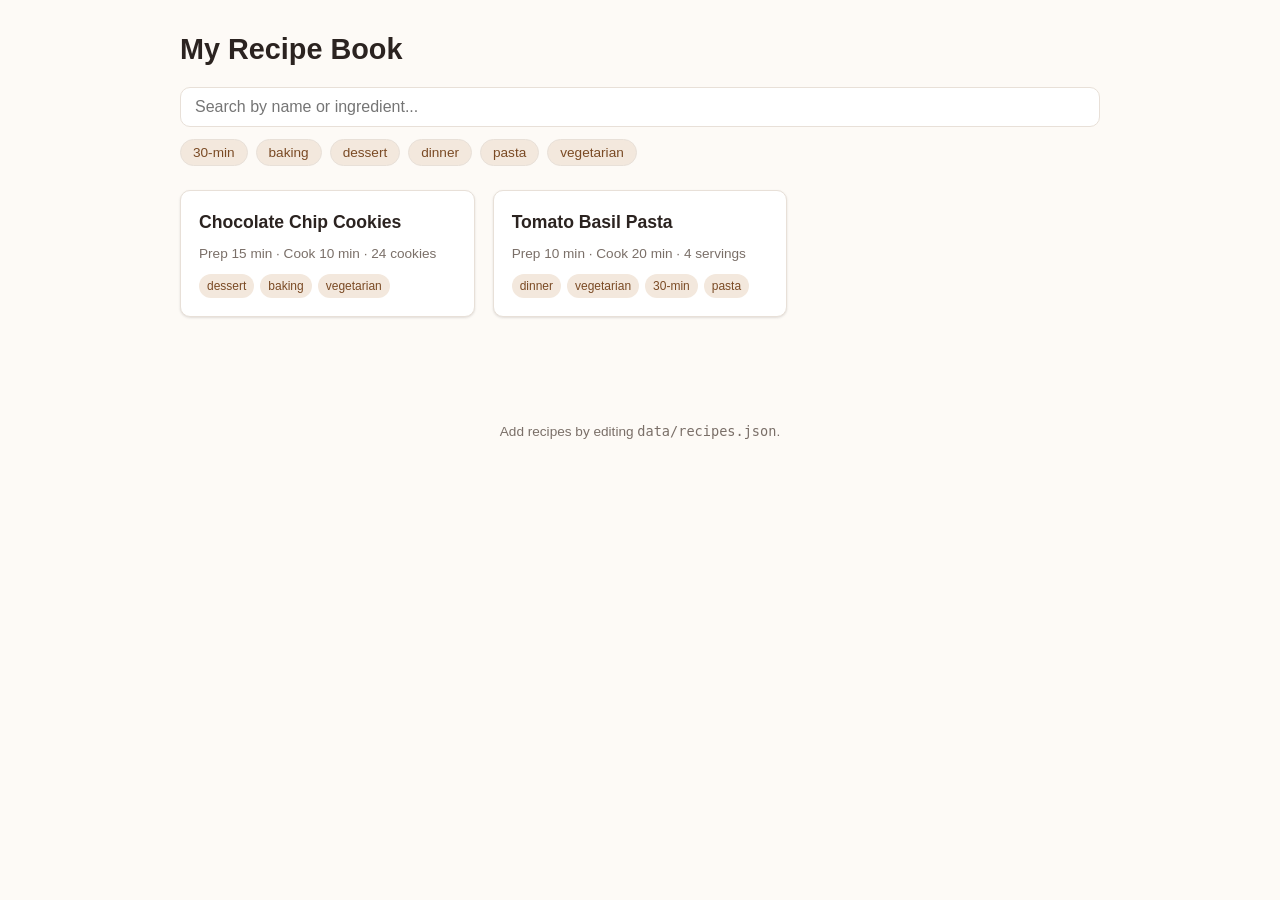
==== index.html @ e7347a79 "Initial recipe book static site Plain HTML/CSS/JS app for browsing cooking recipes stored in data/re" ====
<!DOCTYPE html>
<html lang="en">
<head>
  <meta charset="UTF-8" />
  <meta name="viewport" content="width=device-width, initial-scale=1.0" />
  <title>My Recipe Book</title>
  <link rel="stylesheet" href="css/style.css" />
</head>
<body>
  <header class="site-header">
    <h1>My Recipe Book</h1>
  </header>

  <main class="container">
    <div class="controls">
      <input
        type="search"
        id="search-input"
        placeholder="Search by name or ingredient..."
        aria-label="Search recipes"
      />
      <div id="tag-filters" class="tag-filters" aria-label="Filter by tag"></div>
    </div>

    <p id="empty-state" class="empty-state" hidden>No recipes match your search.</p>

    <div id="recipe-grid" class="recipe-grid"></div>
  </main>

  <footer class="site-footer">
    <p>Add recipes by editing <code>data/recipes.json</code>.</p>
  </footer>

  <script src="js/app.js"></script>
</body>
</html>
---- css/style.css ----
:root {
  --color-bg: #fdfaf6;
  --color-surface: #ffffff;
  --color-text: #2b2320;
  --color-muted: #7a6f68;
  --color-border: #e8e0d8;
  --color-accent: #c1622f;
  --color-accent-hover: #a54f22;
  --color-tag-bg: #f3e8dd;
  --color-tag-text: #7a4a24;
  --color-tag-active-bg: #c1622f;
  --color-tag-active-text: #ffffff;
  --radius: 10px;
  --shadow: 0 1px 3px rgba(43, 35, 32, 0.08), 0 1px 2px rgba(43, 35, 32, 0.06);
  font-family: -apple-system, BlinkMacSystemFont, "Segoe UI", Roboto, Helvetica, Arial, sans-serif;
}

* {
  box-sizing: border-box;
}

body {
  margin: 0;
  background: var(--color-bg);
  color: var(--color-text);
  line-height: 1.5;
}

a {
  color: var(--color-accent);
}

.container {
  max-width: 960px;
  margin: 0 auto;
  padding: 0 20px 60px;
}

.site-header {
  padding: 28px 20px 16px;
  max-width: 960px;
  margin: 0 auto;
}

.site-header h1 {
  margin: 0;
  font-size: 1.8rem;
}

.back-link {
  text-decoration: none;
  font-weight: 600;
}

.controls {
  display: flex;
  flex-direction: column;
  gap: 12px;
  margin-bottom: 24px;
}

#search-input {
  width: 100%;
  padding: 10px 14px;
  font-size: 1rem;
  border: 1px solid var(--color-border);
  border-radius: var(--radius);
  background: var(--color-surface);
  color: var(--color-text);
}

#search-input:focus {
  outline: 2px solid var(--color-accent);
  outline-offset: 1px;
}

.tag-filters {
  display: flex;
  flex-wrap: wrap;
  gap: 8px;
}

.tag-btn {
  border: 1px solid var(--color-border);
  background: var(--color-tag-bg);
  color: var(--color-tag-text);
  padding: 5px 12px;
  border-radius: 999px;
  font-size: 0.85rem;
  cursor: pointer;
}

.tag-btn.active {
  background: var(--color-tag-active-bg);
  color: var(--color-tag-active-text);
  border-color: var(--color-tag-active-bg);
}

.recipe-grid {
  display: grid;
  grid-template-columns: repeat(auto-fill, minmax(230px, 1fr));
  gap: 18px;
}

.recipe-card {
  display: block;
  background: var(--color-surface);
  border: 1px solid var(--color-border);
  border-radius: var(--radius);
  padding: 18px;
  text-decoration: none;
  color: var(--color-text);
  box-shadow: var(--shadow);
  transition: transform 0.12s ease, box-shadow 0.12s ease;
}

.recipe-card:hover {
  transform: translateY(-2px);
  box-shadow: 0 4px 10px rgba(43, 35, 32, 0.12);
}

.recipe-card h2 {
  margin: 0 0 8px;
  font-size: 1.1rem;
}

.recipe-card .meta {
  color: var(--color-muted);
  font-size: 0.85rem;
  margin-bottom: 10px;
}

.recipe-card .tags {
  display: flex;
  flex-wrap: wrap;
  gap: 6px;
}

.recipe-card .tag {
  background: var(--color-tag-bg);
  color: var(--color-tag-text);
  font-size: 0.75rem;
  padding: 3px 8px;
  border-radius: 999px;
}

.empty-state {
  color: var(--color-muted);
  text-align: center;
  padding: 40px 0;
}

.site-footer {
  text-align: center;
  color: var(--color-muted);
  font-size: 0.85rem;
  padding: 30px 20px;
}

/* Recipe detail page */

.recipe-detail h1 {
  margin-bottom: 4px;
}

.recipe-detail .meta-row {
  display: flex;
  flex-wrap: wrap;
  gap: 16px;
  color: var(--color-muted);
  font-size: 0.9rem;
  margin-bottom: 8px;
}

.recipe-detail .tags {
  display: flex;
  flex-wrap: wrap;
  gap: 6px;
  margin-bottom: 20px;
}

.recipe-detail .tag {
  background: var(--color-tag-bg);
  color: var(--color-tag-text);
  font-size: 0.8rem;
  padding: 3px 10px;
  border-radius: 999px;
}

.servings-control {
  display: flex;
  align-items: center;
  gap: 10px;
  background: var(--color-surface);
  border: 1px solid var(--color-border);
  border-radius: var(--radius);
  padding: 12px 16px;
  margin: 20px 0;
  width: fit-content;
}

.servings-control button {
  width: 30px;
  height: 30px;
  border-radius: 50%;
  border: 1px solid var(--color-border);
  background: var(--color-tag-bg);
  color: var(--color-accent);
  font-size: 1.1rem;
  cursor: pointer;
  line-height: 1;
}

.servings-control button:hover {
  background: var(--color-tag-active-bg);
  color: #fff;
}

.servings-control #servings-value {
  min-width: 90px;
  text-align: center;
  font-weight: 600;
}

.recipe-columns {
  display: grid;
  grid-template-columns: 280px 1fr;
  gap: 40px;
  margin-top: 20px;
}

@media (max-width: 640px) {
  .recipe-columns {
    grid-template-columns: 1fr;
  }
}

.recipe-detail h2 {
  font-size: 1.15rem;
  border-bottom: 2px solid var(--color-border);
  padding-bottom: 6px;
  margin-bottom: 12px;
}

#ingredients-list {
  list-style: none;
  padding: 0;
  margin: 0;
}

#ingredients-list li {
  padding: 6px 0;
  border-bottom: 1px dashed var(--color-border);
  display: flex;
  gap: 6px;
}

#ingredients-list .amount {
  font-weight: 600;
  min-width: 70px;
  color: var(--color-accent);
}

#instructions-list {
  padding-left: 22px;
  margin: 0;
}

#instructions-list li {
  padding: 6px 0;
}

.notes-box {
  margin-top: 24px;
  background: var(--color-tag-bg);
  border-radius: var(--radius);
  padding: 14px 18px;
  color: var(--color-tag-text);
}

.print-btn {
  border: 1px solid var(--color-border);
  background: var(--color-surface);
  padding: 8px 16px;
  border-radius: var(--radius);
  cursor: pointer;
  font-size: 0.9rem;
}

.print-btn:hover {
  background: var(--color-tag-bg);
}

.no-print {
  display: block;
}

@media print {
  .no-print,
  .site-footer,
  .servings-control button {
    display: none !important;
  }

  body {
    background: #fff;
  }

  .container {
    max-width: 100%;
  }

  a {
    color: inherit;
    text-decoration: none;
  }
}
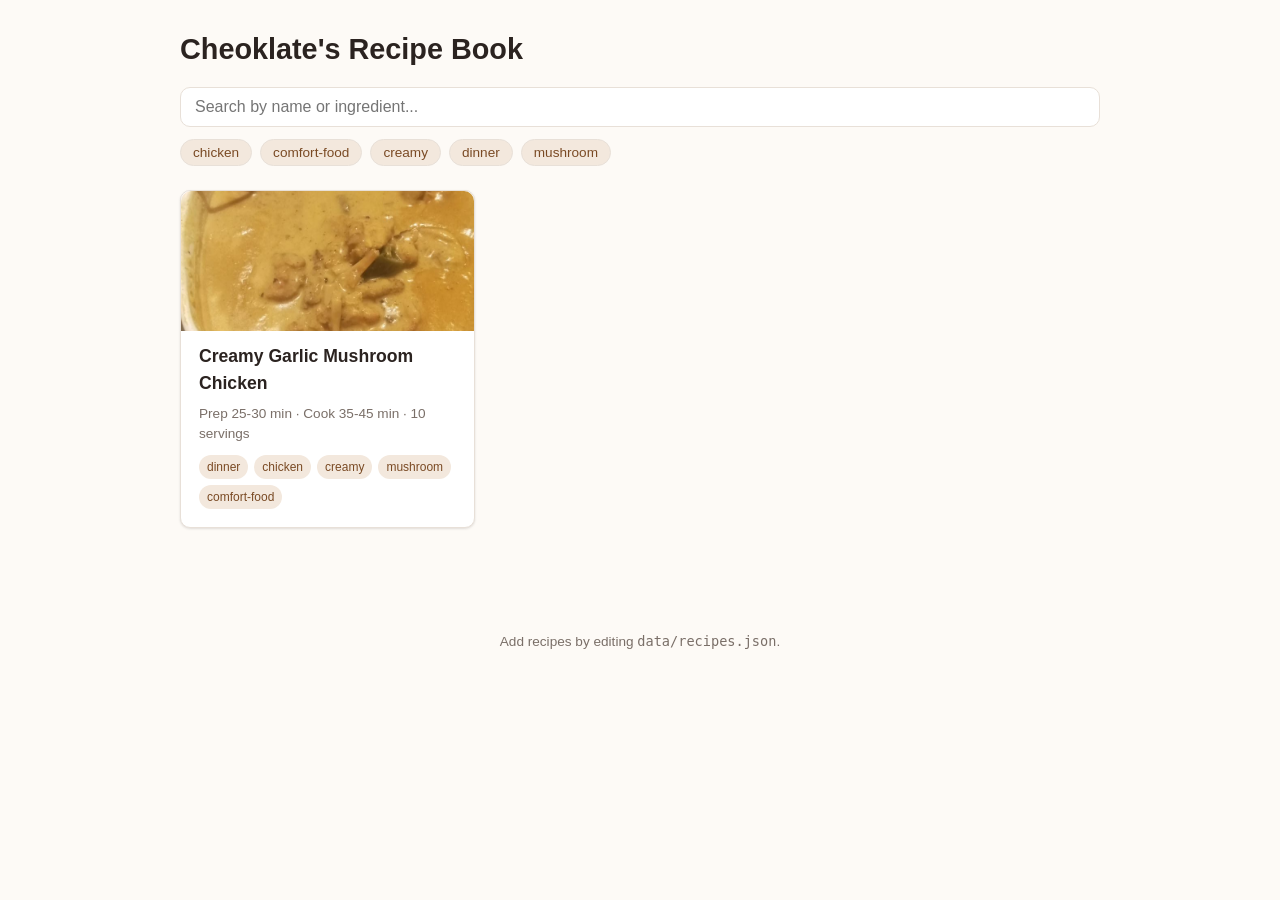
==== commit b54dd89c: "Rename site to Cheoklate's Recipe Book Co-Authored-By: Claude Sonnet 5 <noreply@anthropic.com> Claud" ====
--- a/index.html
+++ b/index.html
@@ -3,12 +3,12 @@
 <head>
   <meta charset="UTF-8" />
   <meta name="viewport" content="width=device-width, initial-scale=1.0" />
-  <title>My Recipe Book</title>
+  <title>Cheoklate's Recipe Book</title>
   <link rel="stylesheet" href="css/style.css" />
 </head>
 <body>
   <header class="site-header">
-    <h1>My Recipe Book</h1>
+    <h1>Cheoklate's Recipe Book</h1>
   </header>
 
   <main class="container">
--- a/css/style.css
+++ b/css/style.css
@@ -119,6 +119,15 @@
   box-shadow: 0 4px 10px rgba(43, 35, 32, 0.12);
 }
 
+.recipe-card .card-thumb {
+  display: block;
+  width: calc(100% + 36px);
+  height: 140px;
+  object-fit: cover;
+  margin: -18px -18px 12px -18px;
+  border-radius: var(--radius) var(--radius) 0 0;
+}
+
 .recipe-card h2 {
   margin: 0 0 8px;
   font-size: 1.1rem;
@@ -187,6 +196,21 @@
   border-radius: 999px;
 }
 
+.recipe-photos {
+  display: flex;
+  flex-wrap: wrap;
+  gap: 12px;
+  margin-bottom: 20px;
+}
+
+.recipe-photos img {
+  width: 220px;
+  height: 220px;
+  object-fit: cover;
+  border-radius: var(--radius);
+  box-shadow: var(--shadow);
+}
+
 .servings-control {
   display: flex;
   align-items: center;
@@ -242,32 +266,43 @@
   margin-bottom: 12px;
 }
 
-#ingredients-list {
+.ingredient-group {
   list-style: none;
   padding: 0;
-  margin: 0;
-}
-
-#ingredients-list li {
+  margin: 0 0 18px;
+}
+
+.ingredient-group li {
   padding: 6px 0;
   border-bottom: 1px dashed var(--color-border);
   display: flex;
   gap: 6px;
 }
 
-#ingredients-list .amount {
+.ingredient-group .amount {
   font-weight: 600;
   min-width: 70px;
   color: var(--color-accent);
 }
 
-#instructions-list {
+.instruction-group {
   padding-left: 22px;
-  margin: 0;
-}
-
-#instructions-list li {
+  margin: 0 0 18px;
+}
+
+.instruction-group li {
   padding: 6px 0;
+}
+
+.group-heading {
+  font-size: 0.95rem;
+  color: var(--color-accent);
+  margin: 0 0 8px;
+}
+
+.ingredient-group:first-of-type,
+.instruction-group:first-of-type {
+  margin-top: 0;
 }
 
 .notes-box {
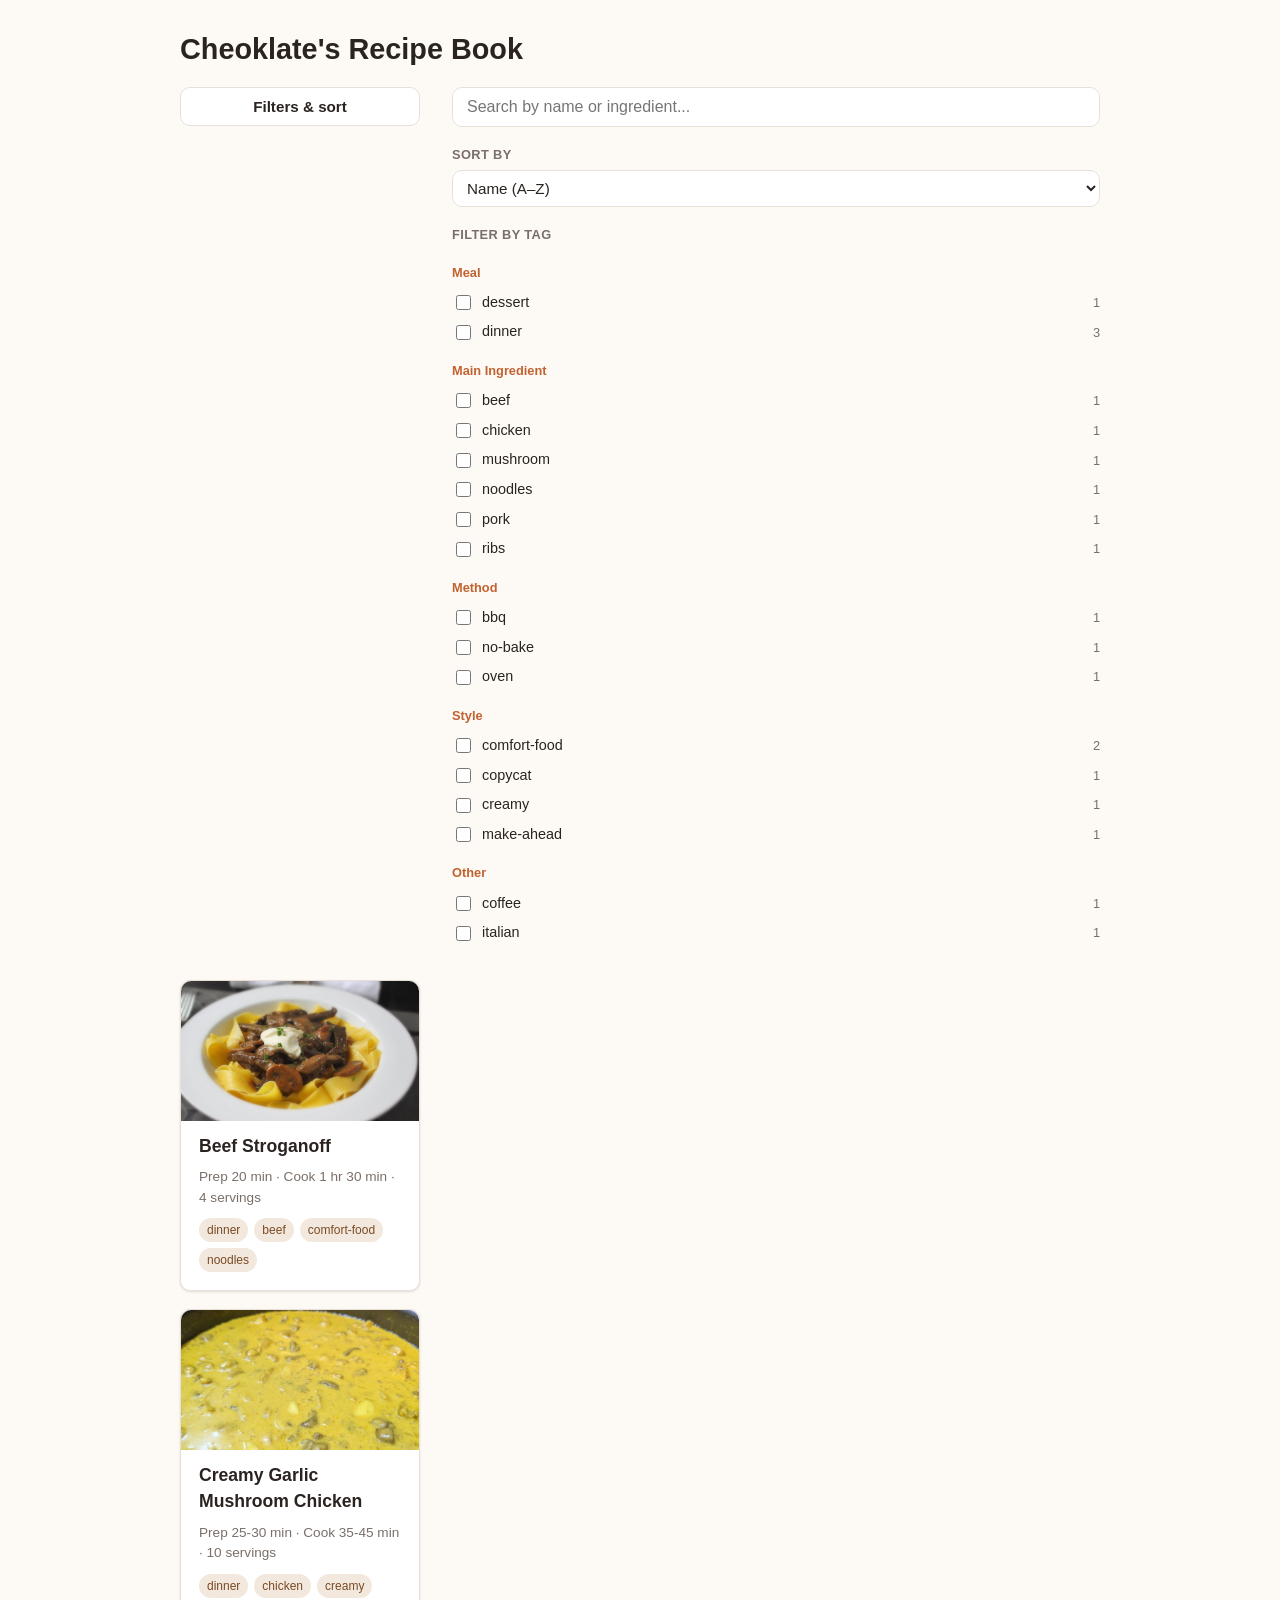
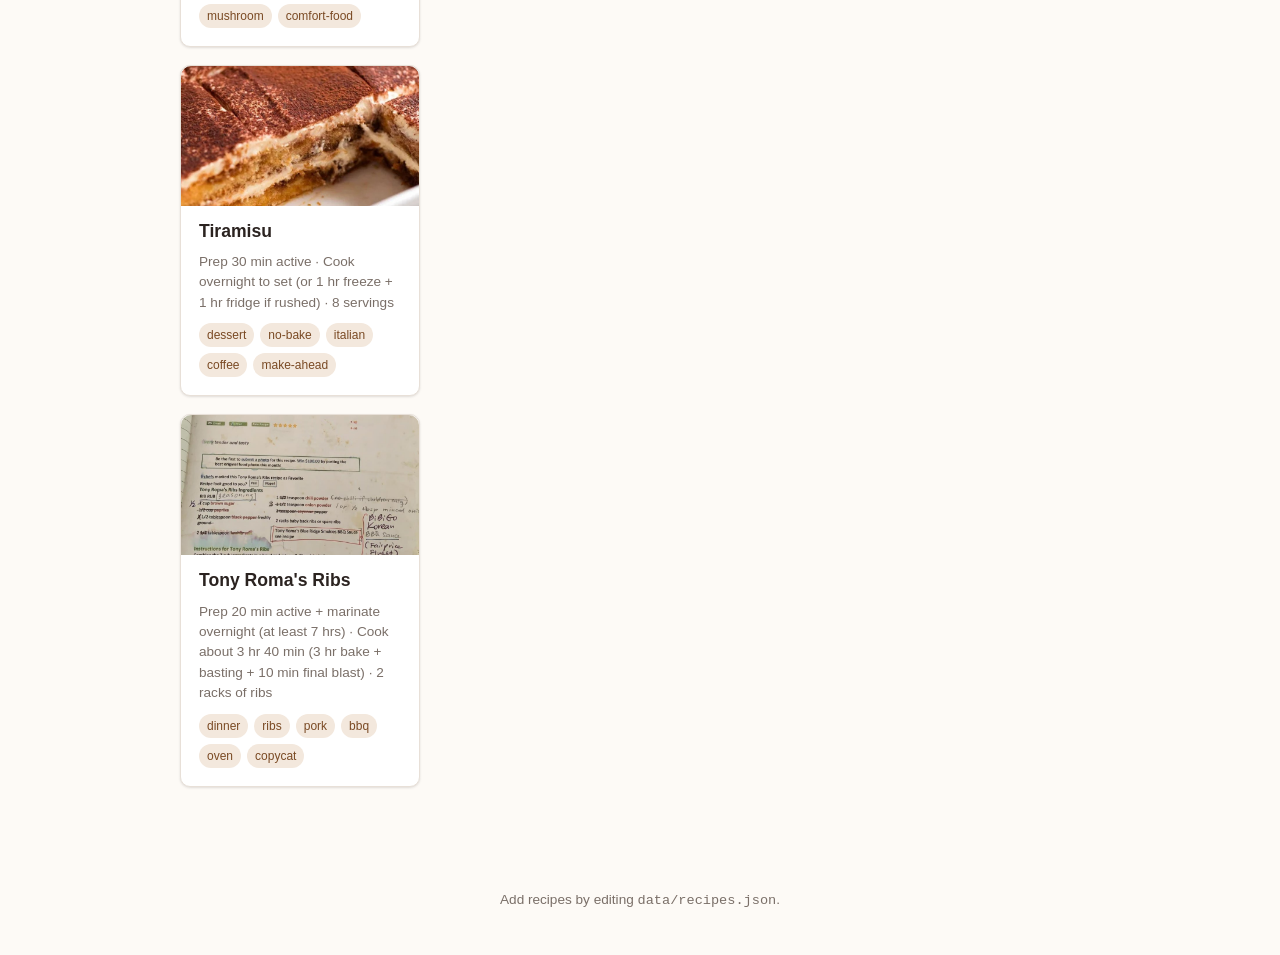
==== commit 2b68b0dd: "Rework homepage into a categorized, multi-select filter sidebar Replace the single-tag toggle bar wi" ====
--- a/index.html
+++ b/index.html
@@ -11,20 +11,48 @@
     <h1>Cheoklate's Recipe Book</h1>
   </header>
 
-  <main class="container">
-    <div class="controls">
-      <input
-        type="search"
-        id="search-input"
-        placeholder="Search by name or ingredient..."
-        aria-label="Search recipes"
-      />
+  <main class="container home-layout">
+    <button
+      id="filter-toggle"
+      class="filter-toggle no-print"
+      type="button"
+      aria-expanded="false"
+      aria-controls="sidebar"
+    >
+      Filters &amp; sort
+    </button>
+
+    <aside id="sidebar" class="sidebar">
+      <div class="sidebar-section">
+        <input
+          type="search"
+          id="search-input"
+          placeholder="Search by name or ingredient..."
+          aria-label="Search recipes"
+        />
+      </div>
+
+      <div class="sidebar-section">
+        <label for="sort-select" class="sidebar-label">Sort by</label>
+        <select id="sort-select" aria-label="Sort recipes">
+          <option value="title-asc">Name (A&ndash;Z)</option>
+          <option value="title-desc">Name (Z&ndash;A)</option>
+          <option value="recent">Recently added</option>
+        </select>
+      </div>
+
+      <div class="sidebar-section sidebar-filters-header">
+        <span class="sidebar-label">Filter by tag</span>
+        <button id="clear-filters" class="clear-filters" type="button" hidden>Clear all</button>
+      </div>
+
       <div id="tag-filters" class="tag-filters" aria-label="Filter by tag"></div>
+    </aside>
+
+    <div class="home-main">
+      <p id="empty-state" class="empty-state" hidden>No recipes match your search.</p>
+      <div id="recipe-grid" class="recipe-grid"></div>
     </div>
-
-    <p id="empty-state" class="empty-state" hidden>No recipes match your search.</p>
-
-    <div id="recipe-grid" class="recipe-grid"></div>
   </main>
 
   <footer class="site-footer">
--- a/css/style.css
+++ b/css/style.css
@@ -52,13 +52,6 @@
   font-weight: 600;
 }
 
-.controls {
-  display: flex;
-  flex-direction: column;
-  gap: 12px;
-  margin-bottom: 24px;
-}
-
 #search-input {
   width: 100%;
   padding: 10px 14px;
@@ -74,26 +67,149 @@
   outline-offset: 1px;
 }
 
+/* Sidebar layout */
+
+.home-layout {
+  display: grid;
+  grid-template-columns: 240px 1fr;
+  align-items: start;
+  gap: 32px;
+}
+
+.filter-toggle {
+  display: none;
+  width: 100%;
+  padding: 10px 14px;
+  margin-bottom: 16px;
+  font-size: 0.95rem;
+  font-weight: 600;
+  border: 1px solid var(--color-border);
+  border-radius: var(--radius);
+  background: var(--color-surface);
+  color: var(--color-text);
+  cursor: pointer;
+}
+
+.sidebar {
+  display: flex;
+  flex-direction: column;
+  gap: 18px;
+  position: sticky;
+  top: 20px;
+}
+
+.sidebar-section {
+  display: flex;
+  flex-direction: column;
+  gap: 6px;
+}
+
+.sidebar-label {
+  font-size: 0.8rem;
+  font-weight: 600;
+  text-transform: uppercase;
+  letter-spacing: 0.03em;
+  color: var(--color-muted);
+}
+
+.sidebar-filters-header {
+  flex-direction: row;
+  align-items: center;
+  justify-content: space-between;
+}
+
+#sort-select {
+  padding: 8px 10px;
+  font-size: 0.95rem;
+  border: 1px solid var(--color-border);
+  border-radius: var(--radius);
+  background: var(--color-surface);
+  color: var(--color-text);
+}
+
+.clear-filters {
+  border: none;
+  background: none;
+  color: var(--color-accent);
+  font-size: 0.8rem;
+  font-weight: 600;
+  cursor: pointer;
+  padding: 0;
+}
+
+.clear-filters:hover {
+  color: var(--color-accent-hover);
+  text-decoration: underline;
+}
+
 .tag-filters {
   display: flex;
-  flex-wrap: wrap;
+  flex-direction: column;
+  gap: 14px;
+}
+
+.tag-group {
+  border: none;
+  margin: 0;
+  padding: 0;
+}
+
+.tag-group-label {
+  padding: 0;
+  font-size: 0.8rem;
+  font-weight: 600;
+  color: var(--color-accent);
+  margin-bottom: 6px;
+}
+
+.tag-option {
+  display: flex;
+  align-items: center;
   gap: 8px;
-}
-
-.tag-btn {
-  border: 1px solid var(--color-border);
-  background: var(--color-tag-bg);
-  color: var(--color-tag-text);
-  padding: 5px 12px;
-  border-radius: 999px;
-  font-size: 0.85rem;
+  padding: 4px 0;
+  font-size: 0.9rem;
   cursor: pointer;
-}
-
-.tag-btn.active {
-  background: var(--color-tag-active-bg);
-  color: var(--color-tag-active-text);
-  border-color: var(--color-tag-active-bg);
+  color: var(--color-text);
+}
+
+.tag-option input[type="checkbox"] {
+  accent-color: var(--color-accent);
+  width: 15px;
+  height: 15px;
+  flex-shrink: 0;
+}
+
+.tag-option span:first-of-type {
+  flex: 1;
+}
+
+.tag-count {
+  color: var(--color-muted);
+  font-size: 0.8rem;
+}
+
+@media (max-width: 800px) {
+  .home-layout {
+    display: block;
+  }
+
+  .filter-toggle {
+    display: block;
+  }
+
+  .sidebar {
+    display: none;
+    position: static;
+    background: var(--color-surface);
+    border: 1px solid var(--color-border);
+    border-radius: var(--radius);
+    padding: 16px;
+    margin-bottom: 20px;
+  }
+
+  .sidebar.open {
+    display: flex;
+  }
 }
 
 .recipe-grid {
@@ -209,6 +325,138 @@
   object-fit: cover;
   border-radius: var(--radius);
   box-shadow: var(--shadow);
+}
+
+.recipe-photos .photo-thumb {
+  all: unset;
+  cursor: pointer;
+  display: block;
+  border-radius: var(--radius);
+}
+
+.recipe-photos .photo-thumb img {
+  transition: transform 0.2s ease, opacity 0.2s ease;
+}
+
+.recipe-photos .photo-thumb:hover img,
+.recipe-photos .photo-thumb:focus-visible img {
+  opacity: 0.9;
+}
+
+.recipe-photos .photo-thumb:focus-visible {
+  outline: 2px solid var(--color-accent);
+  outline-offset: 2px;
+}
+
+/* Lightbox — ported from the Grandma's 80th Birthday photo album (MM80) */
+.lightbox {
+  position: fixed;
+  inset: 0;
+  background: rgba(20, 15, 12, 0.92);
+  display: flex;
+  align-items: center;
+  justify-content: center;
+  z-index: 100;
+  touch-action: pan-y;
+}
+
+.lightbox[hidden] {
+  display: none;
+}
+
+.lightbox-viewport {
+  width: 90vw;
+  height: 78vh;
+  max-width: 1100px;
+  overflow: hidden;
+  border-radius: 8px;
+  box-shadow: 0 20px 60px rgba(0, 0, 0, 0.5);
+  touch-action: pan-y;
+}
+
+.lightbox-track {
+  display: flex;
+  width: 300%;
+  height: 100%;
+  /* JS sets the live transform; this is just a sane default before it runs. */
+  transform: translateX(-33.3333%);
+}
+
+.lightbox-slide {
+  width: 33.3333%;
+  height: 100%;
+  flex-shrink: 0;
+  object-fit: contain;
+  user-select: none;
+  -webkit-user-drag: none;
+}
+
+.lightbox-close,
+.lightbox-prev,
+.lightbox-next {
+  all: unset;
+  position: absolute;
+  cursor: pointer;
+  color: #fff;
+  display: flex;
+  align-items: center;
+  justify-content: center;
+  min-width: 44px;
+  min-height: 44px;
+  font-size: 1.6rem;
+  transition: color 0.2s ease;
+}
+
+.lightbox-close {
+  top: 0.5rem;
+  right: 0.5rem;
+  font-size: 1.8rem;
+}
+
+.lightbox-prev {
+  left: 0.25rem;
+  top: 50%;
+  transform: translateY(-50%);
+}
+
+.lightbox-next {
+  right: 0.25rem;
+  top: 50%;
+  transform: translateY(-50%);
+}
+
+.lightbox-prev:disabled,
+.lightbox-next:disabled {
+  opacity: 0.3;
+  cursor: default;
+}
+
+@media (hover: hover) and (pointer: fine) {
+  .lightbox-close:hover,
+  .lightbox-prev:hover,
+  .lightbox-next:hover {
+    color: var(--color-accent);
+  }
+}
+
+@media (min-width: 700px) {
+  .lightbox-viewport {
+    width: 85vw;
+    height: 85vh;
+  }
+
+  .lightbox-close,
+  .lightbox-prev,
+  .lightbox-next {
+    font-size: 2rem;
+    padding: 0.5rem 1rem;
+  }
+
+  .lightbox-close {
+    top: 1rem;
+    right: 1.5rem;
+    font-size: 2.2rem;
+  }
 }
 
 .servings-control {
@@ -333,7 +581,8 @@
 @media print {
   .no-print,
   .site-footer,
-  .servings-control button {
+  .servings-control button,
+  .lightbox {
     display: none !important;
   }
 
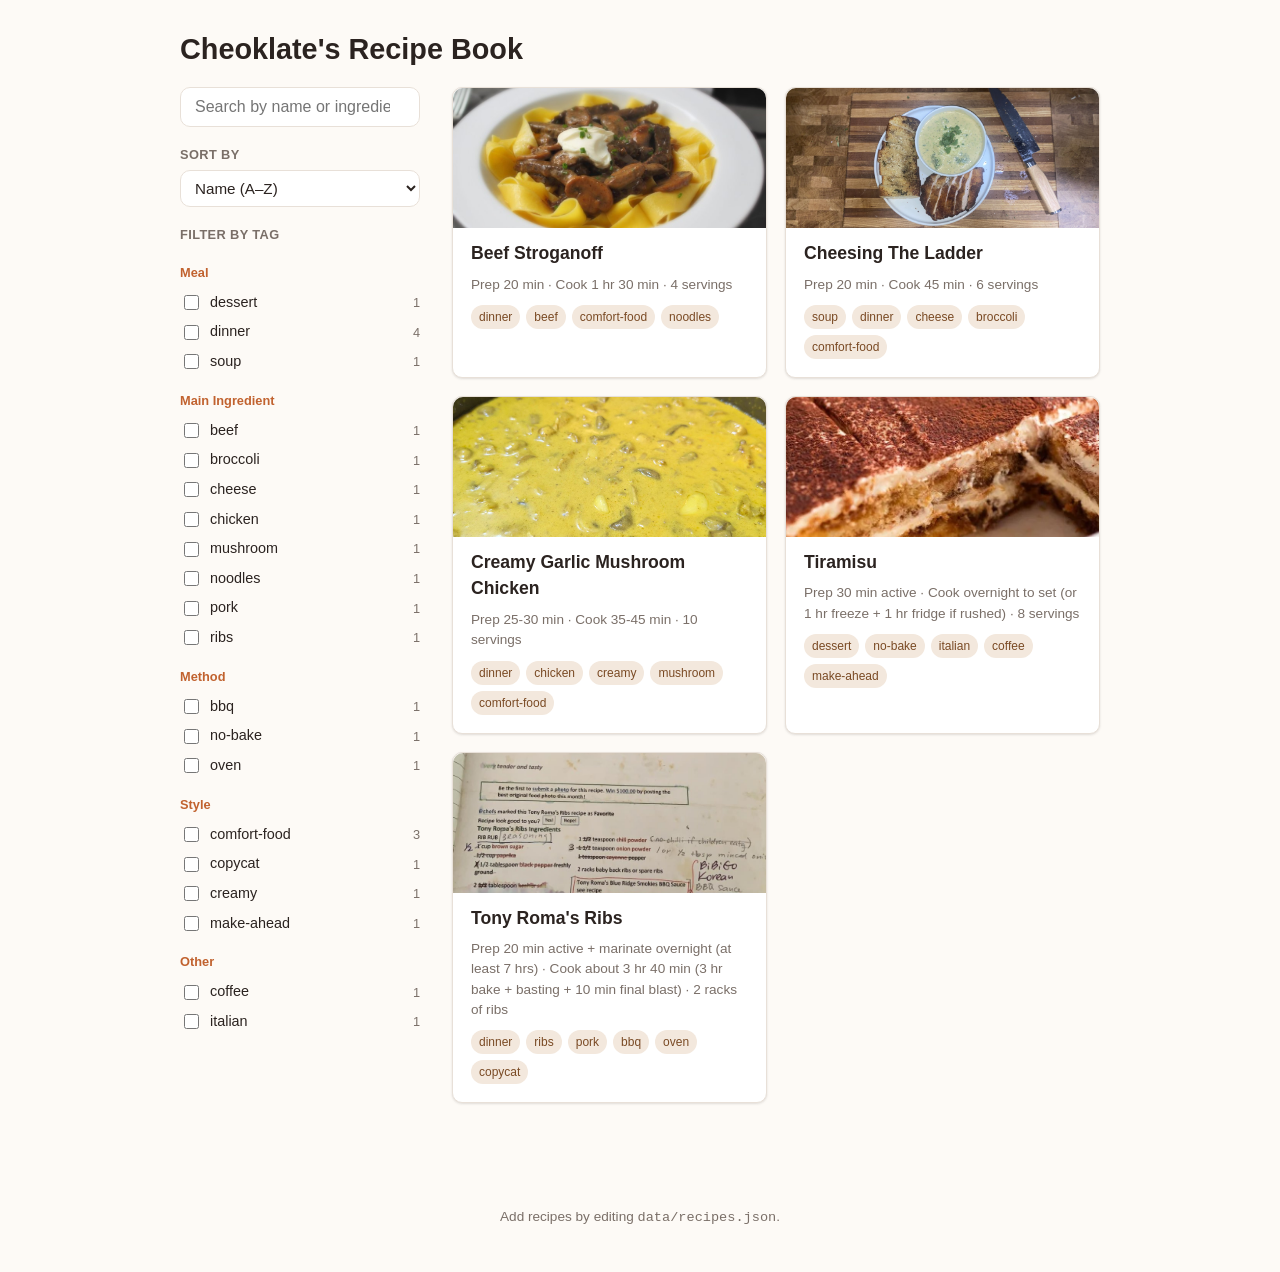
==== commit 83ff0fbb: "Fix sidebar layout: mobile toggle was visible on desktop The .filter-toggle button also carried the " ====
--- a/index.html
+++ b/index.html
@@ -14,7 +14,7 @@
   <main class="container home-layout">
     <button
       id="filter-toggle"
-      class="filter-toggle no-print"
+      class="filter-toggle"
       type="button"
       aria-expanded="false"
       aria-controls="sidebar"
--- a/css/style.css
+++ b/css/style.css
@@ -582,7 +582,9 @@
   .no-print,
   .site-footer,
   .servings-control button,
-  .lightbox {
+  .lightbox,
+  .filter-toggle,
+  .sidebar {
     display: none !important;
   }
 
